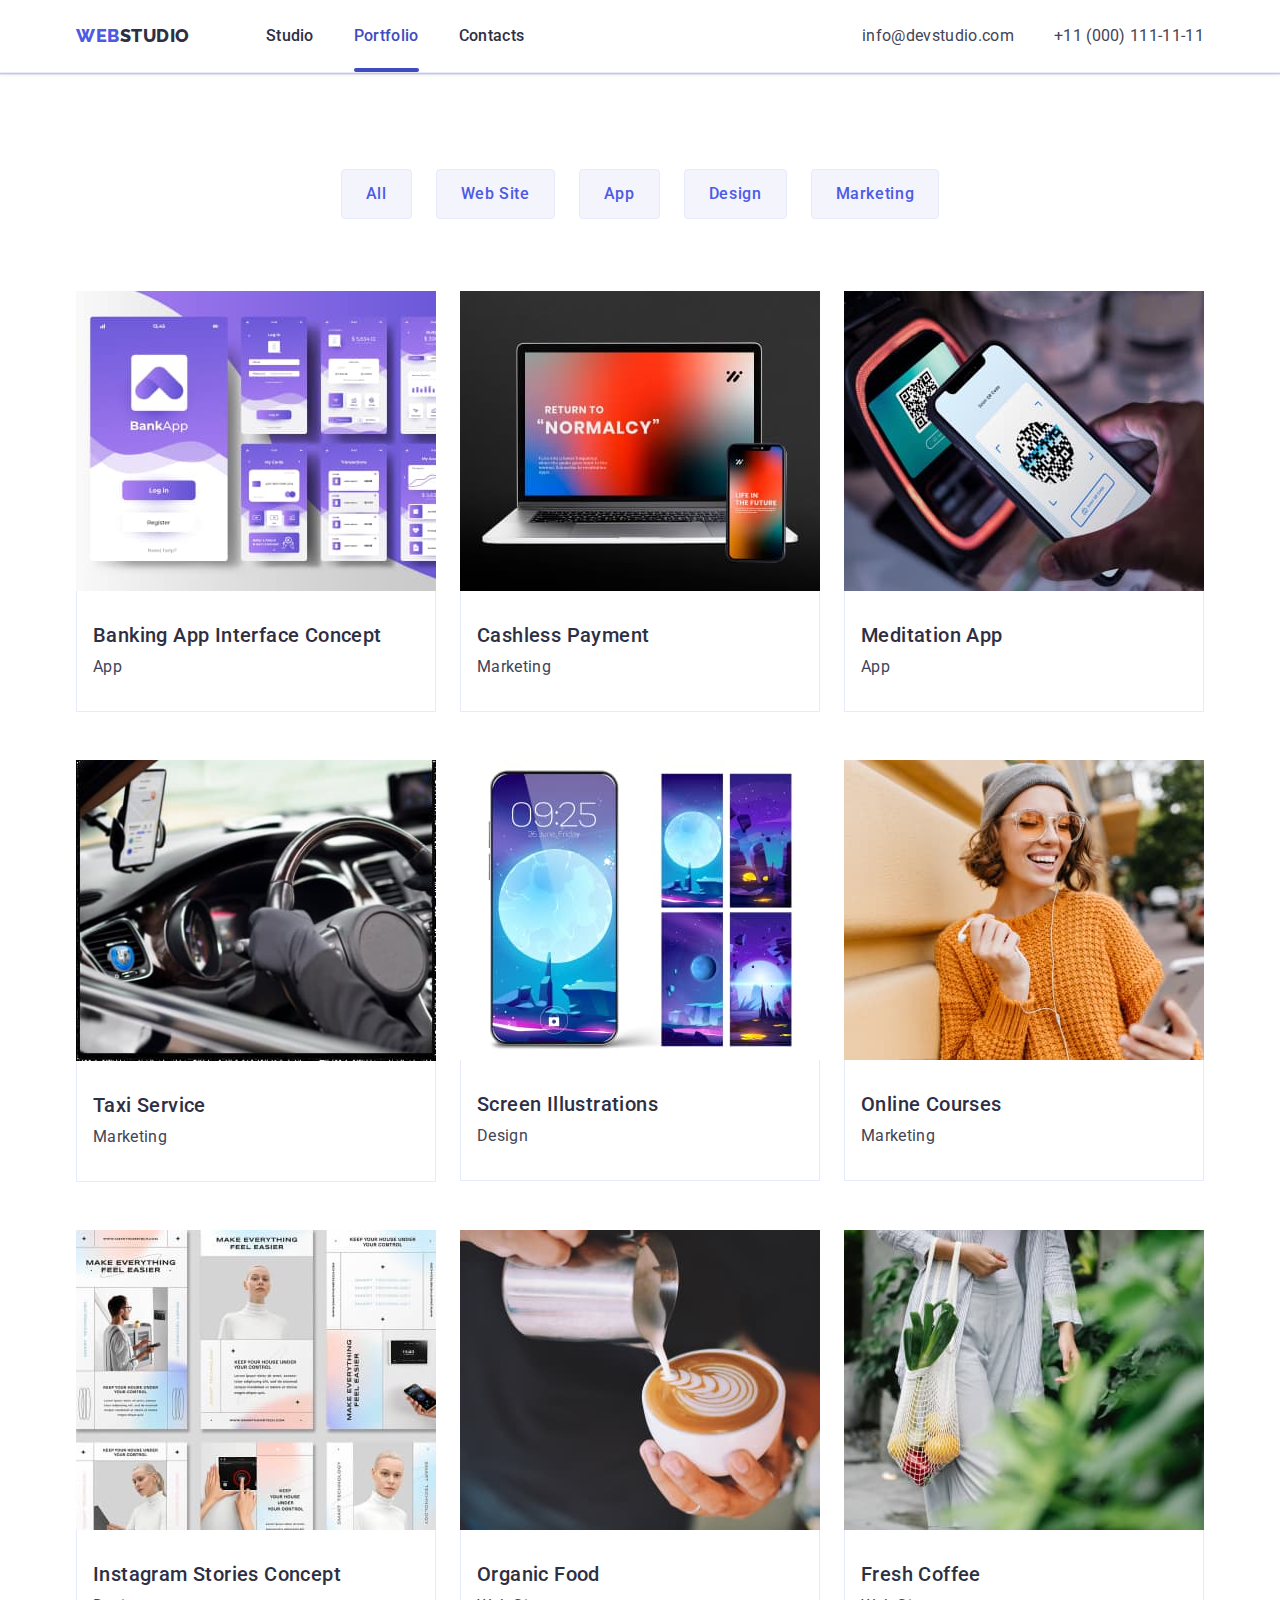
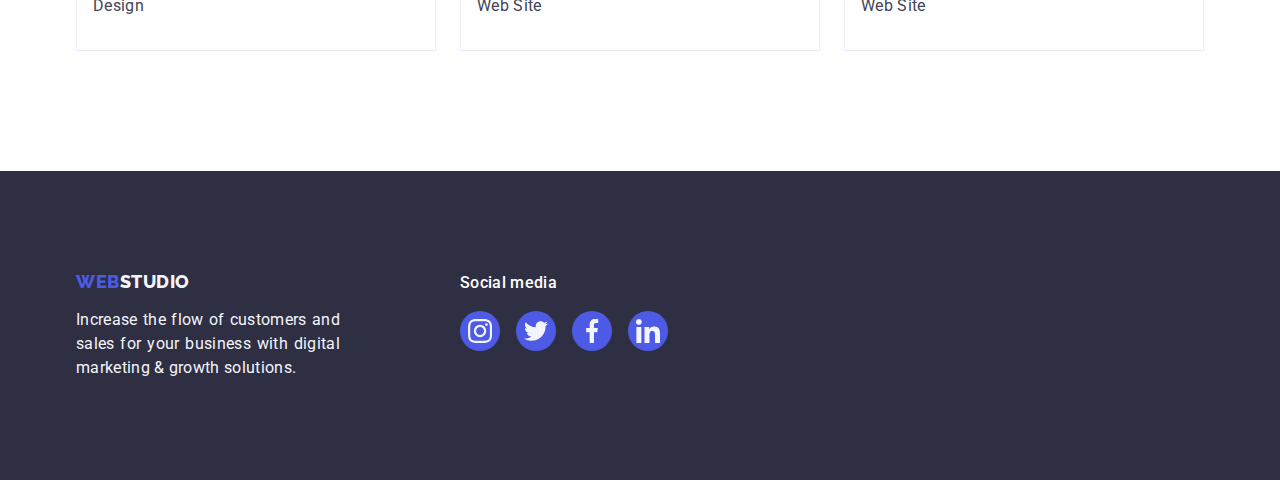
==== portfolio.html @ dc9b4af4 "Initial commit" ====
<!DOCTYPE html>
<html lang="en">
  <head>
    <meta charset="UTF-8" />
    <meta http-equiv="X-UA-Compatible" content="IE=edge" />
    <meta name="viewport" content="width=device-width, initial-scale=1.0" />
    <title>Portfolio</title>
    <link rel="preconnect" href="https://fonts.googleapis.com" />
    <link rel="preconnect" href="https://fonts.gstatic.com" crossorigin />
    <link
      href="https://fonts.googleapis.com/css2?family=Raleway:wght@800&family=Roboto:wght@400;500;700;900&display=swap"
      rel="stylesheet"
    />
    <link
      rel="stylesheet"
      href="https://cdn.jsdelivr.net/npm/modern-normalize@1.1.0/modern-normalize.min.css"
    />
    <link rel="stylesheet" href="./css/styles.css" />
  </head>
  <body>
    <!-- Header -->
    <header class="page-header">
      <!-- navigation panel -->
      <div class="container page-header-container">
        <nav class="page-nav">
          <a class="link logo-item-one logo" href="./index.html"
            >Web<span class="logo-item-two">Studio</span></a
          >

          <ul class="menu list">
            <li class="menu-item">
              <a class="menu-link link" href="./index.html">Studio</a>
            </li>
            <li class="menu-item">
              <a class="menu-link link current" href="./portfolio.html"
                >Portfolio</a
              >
            </li>
            <li class="menu-item">
              <a class="menu-link link" href="">Contacts</a>
            </li>
          </ul>
        </nav>
        <!-- Contacts-header-->

        <address class="adress">
          <ul class="list list-contacts-container">
            <li>
              <a class="contacts link" href="mailto:info@devstudio.com"
                >info@devstudio.com</a
              >
            </li>
            <li>
              <a class="contacts link" href="tel:+110001111111"
                >+11 (000) 111-11-11</a
              >
            </li>
          </ul>
        </address>
      </div>
    </header>

    <main>
      <section class="portfolio">
        <div class="container">
          <h1 class="title-hidden">developments</h1>
          <!-- Buttons -->
          <ul class="list button-container">
            <li class="button-item">
              <button class="modal-btn" type="button">All</button>
            </li>
            <li class="button-item">
              <button class="modal-btn" type="button">Web Site</button>
            </li>
            <li class="button-item">
              <button class="modal-btn" type="button">App</button>
            </li>
            <li class="button-item">
              <button class="modal-btn" type="button">Design</button>
            </li>
            <li class="button-item">
              <button class="modal-btn" type="button">Marketing</button>
            </li>
          </ul>

          <!-- Filter -->

          <ul class="list filter-container">
            <li class="filter-card">
              <a class="link filter-link" href=""
                >
                <div class="filter-link-img">
                <img
                  src="./images/portfolio/section-two/img1.jpg"
                  alt="Banking App"
                  width="360"
                />
                <p class="overlay">
                  14 Stylish and User-Friendly App Design Concepts · Task
                  Manager App · Calorie Tracker App · Exotic Fruit Ecommerce App
                  · Cloud Storage App
                </p>
              </div>
                <div class="title-style">
                  <h2 class="content-item">Banking App Interface Concept</h2>
                  <p class="content-item-text">App</p>
                </div>
              </a>
            </li>

            <li class="filter-card">
              <a class="link filter-link" href="">
                <div class="filter-link-img">
                  <img
                    src="./images/portfolio/section-two/img2.jpg"
                    alt="Cashless Payment"
                    width="360"
                  />
                  <p class="overlay">
                    14 Stylish and User-Friendly App Design Concepts · Task
                    Manager App · Calorie Tracker App · Exotic Fruit Ecommerce
                    App · Cloud Storage App
                  </p>
                </div>
                <div class="title-style">
                  <h2 class="content-item">Cashless Payment</h2>
                  <p class="content-item-text">Marketing</p>
                </div>
              </a>
            </li>

            <li class="filter-card">
              <a class="link filter-link" href=""
                >
                <div class="filter-link-img">
                <img
                  src="./images/portfolio/section-two/img3.jpg"
                  alt="Meditation App"
                  width="360"
                />
                <p class="overlay">
                  14 Stylish and User-Friendly App Design Concepts · Task
                  Manager App · Calorie Tracker App · Exotic Fruit Ecommerce App
                  · Cloud Storage App
                </p>
              </div>
                <div class="title-style">
                  <h2 class="content-item">Meditation App</h2>
                  <p class="content-item-text">App</p>
                </div>
              </a>
            </li>

            <li class="filter-card">
              <a class="link filter-link" href=""
                >
                <div class="filter-link-img">
                <img
                  src="./images/portfolio/section-three/img1.jpg"
                  alt="Taxi Service"
                  width="360"
                />
                <p class="overlay">
                  14 Stylish and User-Friendly App Design Concepts · Task
                  Manager App · Calorie Tracker App · Exotic Fruit Ecommerce App
                  · Cloud Storage App
                </p>
              </div>
                <div class="title-style">
                  <h2 class="content-item">Taxi Service</h2>
                  <p class="content-item-text">Marketing</p>
                </div>
              </a>
            </li>

            <li class="filter-card">
              <a class="link filter-link" href=""
                >
                <div class="filter-link-img">
                <img
                  src="./images/portfolio/section-three/img2.jpg"
                  alt="Screen Illustrations"
                  width="360"
                />
                <p class="overlay">
                  14 Stylish and User-Friendly App Design Concepts · Task
                  Manager App · Calorie Tracker App · Exotic Fruit Ecommerce App
                  · Cloud Storage App
                </p>
              </div>
                <div class="title-style">
                  <h2 class="content-item">Screen Illustrations</h2>
                  <p class="content-item-text">Design</p>
                </div>
              </a>
            </li>

            <li class="filter-card">
              <a class="link filter-link" href=""
                >
                <div class="filter-link-img">
                <img
                  src="./images/portfolio/section-three/img3.jpg"
                  alt="Online Courses"
                  width="360"
                />
                <p class="overlay">
                  14 Stylish and User-Friendly App Design Concepts · Task
                  Manager App · Calorie Tracker App · Exotic Fruit Ecommerce App
                  · Cloud Storage App
                </p>
              </div>
                <div class="title-style">
                  <h2 class="content-item">Online Courses</h2>
                  <p class="content-item-text">Marketing</p>
                </div>
              </a>
            </li>

            <li class="filter-card">
              <a class="link filter-link" href=""
                >
                <div class="filter-link-img">
                <img
                  src="./images/portfolio/section-four/img1.jpg"
                  alt="Instagram Stories Concept"
                  width="360"
                />
                <p class="overlay">
                  14 Stylish and User-Friendly App Design Concepts · Task
                  Manager App · Calorie Tracker App · Exotic Fruit Ecommerce App
                  · Cloud Storage App
                </p>
              </div>
                <div class="title-style">
                  <h2 class="content-item">Instagram Stories Concept</h2>
                  <p class="content-item-text">Design</p>
                </div>
              </a>
            </li>

            <li class="filter-card">
              <a class="link filter-link" href=""
                >
                <div class="filter-link-img">
                <img
                  src="./images/portfolio/section-four/img2.jpg"
                  alt="Organic Food"
                  width="360"
                />
                <p class="overlay">
                  14 Stylish and User-Friendly App Design Concepts · Task
                  Manager App · Calorie Tracker App · Exotic Fruit Ecommerce App
                  · Cloud Storage App
                </p>
              </div>
                <div class="title-style">
                  <h2 class="content-item">Organic Food</h2>
                  <p class="content-item-text">Web Site</p>
                </div></a
              >
            </li>

            <li class="filter-card">
              <a class="link filter-link" href=""
                >
                <div class="filter-link-img">
                <img
                  src="./images/portfolio/section-four/img3.jpg"
                  alt="Fresh Coffee"
                  width="360"
                />
                <p class="overlay">
                  14 Stylish and User-Friendly App Design Concepts · Task
                  Manager App · Calorie Tracker App · Exotic Fruit Ecommerce App
                  · Cloud Storage App
                </p>
              </div>
                <div class="title-style">
                  <h2 class="content-item">Fresh Coffee</h2>
                  <p class="content-item-text">Web Site</p>
                </div>
              </a>
            </li>
          </ul>
        </div>
      </section>
    </main>

    <!-- Footer -->
    <footer class="footer">
      <div class="footer-container container">
        <div class="footer-logo">
          <a class="link footer-item-one" href="./index.html"
            >Web<span class="footer-item-two">Studio</span></a
          >

          <p class="footer-text">
            Increase the flow of customers and sales for your business with
            digital marketing & growth solutions.
          </p>
        </div>

        <div class="footer-social">
          <p class="social-text">Social media</p>

          <ul class="footer-social-list list">
            <li class="footer-social-list-item">
              <a href="" class="footer-social-list-link">
                <svg class="social-list-item-icon" width="24" height="24">
                  <use href="./images/icons.svg#icon-instagram"></use>
                </svg>
              </a>
            </li>

            <li class="footer-social-list-item">
              <a href="" class="footer-social-list-link">
                <svg class="social-list-item-icon" width="24" height="24">
                  <use href="./images/icons.svg#icon-twitter"></use>
                </svg>
              </a>
            </li>

            <li class="footer-social-list-item">
              <a href="" class="footer-social-list-link">
                <svg class="social-list-item-icon" width="24" height="24">
                  <use href="./images/icons.svg#icon-facebook"></use>
                </svg>
              </a>
            </li>

            <li class="footer-social-list-item">
              <a href="" class="footer-social-list-link">
                <svg class="social-list-item-icon" width="24" height="24">
                  <use href="./images/icons.svg#icon-linkedin"></use>
                </svg>
              </a>
            </li>
          </ul>
        </div>
      </div>
    </footer>
  </body>
</html>
---- css/styles.css ----
:root {
  --font-primary: Roboto, sans-serif;
  --body-text: #434455;
  --backgraund-color: #ffffff;
  --color-title-bg-icon: #2e2f42;
  --color-hover-focus-socialbg: #404bbf;
  --color-partlogo-buttons: #4d5ae5;
  --color-rest: #f4f4fd;
  --border-batton-portfolio: #e7e9fc;
  --customer-icon-color: #8e8f99;
  --footer-social-hover: #31d0aa;
}

h1,
h2,
h3,
h4,
h5,
h6,
p {
  margin-top: 0;
  margin-bottom: 0;
}
ul,
ol {
  margin-top: 0;
  margin-bottom: 0;
  padding-left: 0;
}
img {
  display: block;
}
.button {
  cursor: pointer;
}
.list {
  list-style: none;
}
.link {
  text-decoration: none;
}

body {
  color: var(--body-text);
  background-color: var(--backgraund-color);
  font-family: var(--font-primary);
}
.section {
  padding-top: 120px;
  padding-bottom: 120px;
}

/* ================================HEADER================================= */
/* logotype part 1 */
.logo-item-one {
  font-family: 'Raleway', sans-serif;
  color: var(--color-partlogo-buttons);
  font-weight: 800;
  font-size: 18px;
  line-height: 1.17;
  letter-spacing: 0.03em;
  text-transform: uppercase;
}
/* logotype part 2 */
.logo-item-two {
  font-family: 'Raleway', sans-serif;
  font-weight: 800;
  font-size: 18px;
  line-height: 1.17;
  color: var(--color-title-bg-icon);
  letter-spacing: 0.03em;
  text-transform: uppercase;
}

/* menu main */
.menu-link {
  font-weight: 500;
  font-size: 16px;
  line-height: 1.5;
  letter-spacing: 0.02em;
  color: var(--color-title-bg-icon);
  transition: color 250ms cubic-bezier(0.4, 0, 0.2, 1);
  padding-top: 24px;
  padding-bottom: 24px;
  display: block;
  position: relative;
}

/* contacts */
.contacts {
  font-style: normal;
  font-size: 16px;
  line-height: 1.5;
  letter-spacing: 0.02em;
  color: var(--body-text);
  transition: color 250ms cubic-bezier(0.4, 0, 0.2, 1);
}
.adress {
  font-style: normal;
  margin-left: auto;
}
.menu-link:hover,
.contacts:hover,
.menu-link:focus,
.contacts:focus {
  color: var(--color-hover-focus-socialbg);
}

.container {
  width: 1158px;
  margin-left: auto;
  margin-right: auto;
  padding-left: 15px;
  padding-right: 15px;
}
.page-header {
  border-bottom: 1px solid var(--border-batton-portfolio);
  box-shadow: 0px 2px 1px rgba(46, 47, 66, 0.08),
    0px 1px 1px rgba(46, 47, 66, 0.16), 0px 1px 6px rgba(46, 47, 66, 0.08);
}
.page-header-container {
  display: flex;
  align-items: center;
}
.page-nav {
  display: flex;
  align-items: center;
}
.logo {
  margin-right: 76px;
}
.menu {
  display: flex;
  align-items: center;
  gap: 40px;
}
/* .menu-item:last-child,
.list-contacts-container:last-child {
  margin-right: 0;
} */

.list-contacts-container {
  display: flex;
  gap: 40px;
}

.current {
  color: var(--color-hover-focus-socialbg);
}
.current::after {
  content: '';
  display: block;
  position: absolute;
  width: 100%;
  height: 4px;
  border-radius: 2px;
  background: var(--color-hover-focus-socialbg);
  bottom: 0;
  left: 0;
  opacity: 1;
  
}

/* ==============================TITLE================================ */

/* Title H1 */

.section-title {
  font-family: var(--font-primary);
  max-width: 1440px;
  margin-left: auto;
  margin-right: auto;
  padding-top: 188px;
  padding-bottom: 188px;
  background-image: linear-gradient(
      rgba(46, 47, 66, 0.7),
      rgba(46, 47, 66, 0.7)
    ),
    url(../images/title/img-name.jpg);
  background-size: cover;
  background-color: var(--color-title-bg-icon);
  background-repeat: no-repeat;
  background-position: center;
}

.title-section-one {
  font-weight: 700;
  font-size: 56px;
  line-height: 1.07;
  text-align: center;
  letter-spacing: 0.02em;
  color: var(--backgraund-color);
  max-width: 496px;
  margin-left: auto;
  margin-right: auto;
  margin-bottom: 48px;
}

/* batton order service */
.modal-button {
  display: block;
  font-family: var(--font-primary);
  padding: 16px 32px;
  background: var(--color-partlogo-buttons);
  box-shadow: 0px 4px 4px rgba(0, 0, 0, 0.15);
  border-radius: 4px;
  font-weight: 500;
  text-align: center;
  font-size: 16px;
  line-height: 1.5;
  letter-spacing: 0.04em;
  color: var(--backgraund-color);
  min-width: 169px;
  height: 56px;
  margin-left: auto;
  margin-right: auto;
  border: none;
  cursor: pointer;
  transition: background-color 250ms cubic-bezier(0.4, 0, 0.2, 1);
}
.modal-button:hover,
.modal-button:focus {
  background: var(--color-hover-focus-socialbg);
}

/* ===========================SECTION 2========================== */
.title-section-two {
  font-weight: 500;
  font-size: 20px;
  line-height: 1.2;
  letter-spacing: 0.02em;
  color: var(--color-title-bg-icon);
  margin-bottom: 8px;
}
.text-section-two {
  font-size: 16px;
  line-height: 24px;
  letter-spacing: 0.02em;
  color: var(--body-text);
}

.advantages-list-container {
  display: flex;
  gap: 24px;
}

.item-text {
  width: calc(((100% - 72px) / 4));
}
.title-hidden {
  position: absolute;
  white-space: nowrap;
  width: 1px;
  height: 1px;
  overflow: hidden;
  border: 0;
  padding: 0;
  clip: rect(0 0 0 0);
  clip-path: inset(50%);
  margin: -1px;
}
.advantages-icon {
  fill: var(--color-title-bg-icon);
}
.advantages-icon-container {
  display: flex;
  justify-content: center;
  align-items: center;
  background-color: var(--color-rest);
  margin-bottom: 8px;
  border-radius: 4px;
  height: 112px;
}
/* ===========================SECTION 3========================== */

.work-list {
  display: flex;
  gap: 24px;
}

.work-item {
  width: calc((100% - 48px) / 3);
}
.work-section {
  padding-bottom: 120px;
}
/* ===========================SECTION 4========================== */

.title-section {
  font-weight: 700;
  font-size: 36px;
  line-height: 1.1;
  text-align: center;
  letter-spacing: 0.02em;
  text-transform: capitalize;
  color: var(--color-title-bg-icon);
  margin-bottom: 72px;
}
.list-item {
  background-color: var(--backgraund-color);
}
.team {
  font-weight: 500;
  font-size: 20px;
  text-align: center;
  line-height: 1.2;
  letter-spacing: 0.02em;
  color: var(--color-title-bg-icon);
  margin-bottom: 8px;
}
.team-role {
  font-size: 16px;
  line-height: 1.5;
  letter-spacing: 0.02em;
  color: var(--body-text);
  text-align: center;
  margin-bottom: 8px;
}
.employees-list {
  display: flex;
  flex-wrap: wrap;
  gap: 24px;
}

.list-ones {
  width: calc((100% - 72px) / 4);
  background-color: var(--backgraund-color);
  box-shadow: 0px 1px 6px rgba(46, 47, 66, 0.08),
    0px 1px 1px rgba(46, 47, 66, 0.16), 0px 2px 1px rgba(46, 47, 66, 0.08);
  border-radius: 0px 0px 4px 4px;
}
.social-list-link {
  display: flex;
  justify-content: center;
  align-items: center;
  width: 40px;
  height: 40px;
  border-radius: 50%;
  background-color: var(--color-partlogo-buttons);
  transition: background-color 250ms cubic-bezier(0.4, 0, 0.2, 1);
}
.social-list-link:hover,
.social-list-link:focus {
  background-color: var(--color-hover-focus-socialbg);
}

.employees-name {
  padding-top: 32px;
  padding-bottom: 32px;

  border-radius: 0px 0px 4px 4px;
}
.social-list {
  display: flex;
  gap: 24px;
  justify-content: center;
}
.social-list-item-icon {
  fill: var(--color-rest);
}

/* =======================SECTION 5 =======================*/

.customer-list {
  display: flex;
  gap: 24px;
}
.customer-list-item {
  width: calc((100% - 120px) / 6);
  height: 88px;
}
.customer-list-link {
  display: flex;
  align-items: center;
  justify-content: center;
  color: var(--customer-icon-color);
  width: 100%;
  height: 100%;
  border: 1px solid var(--customer-icon-color);
  border-radius: 4px;
  transition: color 250ms cubic-bezier(0.4, 0, 0.2, 1),
    border-color 250ms cubic-bezier(0.4, 0, 0.2, 1);
}
.customer-list-icon {
  fill: currentColor;
}

.customer-list-link:hover,
.customer-list-link:focus {
  border-color: var(--color-hover-focus-socialbg);
  color: var(--color-hover-focus-socialbg);
}

/* ===========================FOOTER========================== */
.footer {
  background-color: var(--color-title-bg-icon);
  padding-top: 100px;
  padding-bottom: 100px;
}
.footer-item-one {
  font-family: 'Raleway', sans-serif;
  color: var(--color-partlogo-buttons);
  font-weight: 800;
  font-size: 18px;
  line-height: 1.17;
  letter-spacing: 0.03em;
  text-transform: uppercase;
  display: inline-block;
  margin-bottom: 16px;
}
.footer-text {
  font-size: 16px;
  line-height: 1.5;
  letter-spacing: 0.02em;
  color: var(--color-rest);
  max-width: 264px;
  text-align: justify;
}
.footer-item-two {
  font-family: 'Raleway', sans-serif;
  font-weight: 800;
  font-size: 18px;
  line-height: 1.17;
  color: var(--color-rest);
  letter-spacing: 0.03em;
  text-transform: uppercase;
}
.footer-logo {
  flex-direction: column;
  margin-right: 120px;
}

.footer-container {
  display: flex;
  align-items: baseline;
}

.social-text {
  font-weight: 500;
  font-size: 16px;
  line-height: 1.5;
  letter-spacing: 0.02em;
  color: var(--backgraund-color);
  margin-bottom: 16px;
}

.footer-social-list-link {
  display: flex;
  justify-content: center;
  align-items: center;
  width: 40px;
  height: 40px;
  border-radius: 50%;
  background-color: var(--color-partlogo-buttons);
  transition: background-color 250ms cubic-bezier(0.4, 0, 0.2, 1);
}
.footer-social-list-link:hover,
.footer-social-list-link:focus {
  background-color: var(--footer-social-hover);
}

.footer-social-list {
  display: flex;
  gap: 16px;
}
.footer-social-list-item-icon {
  fill: var(--color-rest);
}

/* ===========================PORTFOLIO========================== */
/* BUttons */
.modal-btn {
  font-family: var(--font-primary);
  background-color: var(--color-rest);
  color: var(--color-partlogo-buttons);
  font-weight: 500;
  font-size: 16px;
  line-height: 1.5;
  text-align: center;
  letter-spacing: 0.04em;
  cursor: pointer;
  border: 1px solid var(--border-batton-portfolio);
  border-radius: 4px;
  padding: 12px 24px;
  transition: color 250ms cubic-bezier(0.4, 0, 0.2, 1),
    background-color 250ms cubic-bezier(0.4, 0, 0.2, 1),
    border 250ms cubic-bezier(0.4, 0, 0.2, 1),
    box-shadow 250ms cubic-bezier(0.4, 0, 0.2, 1);
}
.modal-btn:hover,
.modal-btn:focus {
  color: var(--backgraund-color);
  background-color: var(--color-hover-focus-socialbg);
  border: 1px solid transparent;
  box-shadow: 0px 3px 1px rgba(0, 0, 0, 0.1), 0px 2px 1px rgba(0, 0, 0, 0.08),
    0px 2px 2px rgba(0, 0, 0, 0.12);
}
.button-container {
  display: flex;
  margin-left: auto;
  margin-right: auto;
  min-width: 586px;
  gap: 24px;
  margin-bottom: 72px;
  justify-content: center;
}

.button-item {
  align-items: center;
}
.portfolio {
  padding-top: 96px;
  padding-bottom: 120px;
}

/* filter */
.content-item {
  font-weight: 500;
  font-size: 20px;
  line-height: 1.2;
  letter-spacing: 0.02em;
  color: var(--color-title-bg-icon);
  margin-bottom: 8px;
}
.content-item-text {
  font-size: 16px;
  line-height: 1.5;
  letter-spacing: 0.02em;
  color: var(--body-text);
}
.filter-container {
  display: flex;
  flex-wrap: wrap;
  row-gap: 48px;
  column-gap: 24px;
}

.filter-card {
  width: calc((100% - 48px) / 3);
}
.title-style {
  padding: 32px 16px;
  border: 1px solid var(--border-batton-portfolio);
  border-top: none;
}
.filter-link {
  display: block;
  transition: box-shadow 250ms cubic-bezier(0.4, 0, 0.2, 1);
}
.filter-link:hover,
.filter-link:focus {
  box-shadow: 0px 1px 6px rgba(46, 47, 66, 0.08),
    0px 1px 1px rgba(46, 47, 66, 0.16), 0px 2px 1px rgba(46, 47, 66, 0.08);
}

.filter-link-img {
  position: relative;
  overflow: hidden;
}
.overlay {
  position: absolute;
  background-color: var(--color-partlogo-buttons);
  color: var(--color-rest);
  font-size: 16px;
  line-height: 1.5;
  letter-spacing: 0.02em;
  left: 0;
  top: 0;
  width: 100%;
  height: 100%;
  overflow: auto;
  transform: translate(0, 100%);
  transition: transform 250ms cubic-bezier(0.4, 0, 0.2, 1);
  padding-top: 40px;
  padding-bottom: 164px;
  padding-left: 32px;
  padding-right: 32px;
}
.filter-link:hover .overlay,
.filter-link:focus .overlay {
  transform: translate(0, 0);
}

/* ==========================MODAL WINDOW========================== */

.backdrop {
  position: fixed;
  top: 0;
  left: 0;
  width: 100%;
  height: 100%;
  background-color: rgba(46, 47, 66, 0.4);
  transition: opacity 250ms cubic-bezier(0.4, 0, 0.2, 1),
    visibility 250ms cubic-bezier(0.4, 0, 0.2, 1);
}

.backdrop.is-hidden {
  opacity: 0;
  visibility: hidden;
  pointer-events: none;
}

.modal {
  position: absolute;
  top: 50%;
  left: 50%;
  transform: translate(-50%, -50%);
  width: 408px;
  height: 584px;
  background-color: var(--color-rest);
}

.modal-close-btn {
  position: absolute;
  top: 24px;
  right: 24px;
  display: flex;
  justify-content: center;
  align-items: center;
  width: 24px;
  height: 24px;
  border-radius: 50%;
  padding: 0;
  border: 1px solid rgba(0, 0, 0, 0.1);
  transition: background-color 250ms cubic-bezier(0.4, 0, 0.2, 1);
  cursor:pointer;
}

.modal-close-btn:hover,
.modal-close-btn:focus {
  background-color: var(--color-hover-focus-socialbg);
}
.modal-close-btn-icon {
  transition: fill 250ms cubic-bezier(0.4, 0, 0.2, 1);
}

.modal-close-btn:hover .modal-close-btn-icon,
.modal-close-btn:focus .modal-close-btn-icon {
  fill: var(--backgraund-color);
}
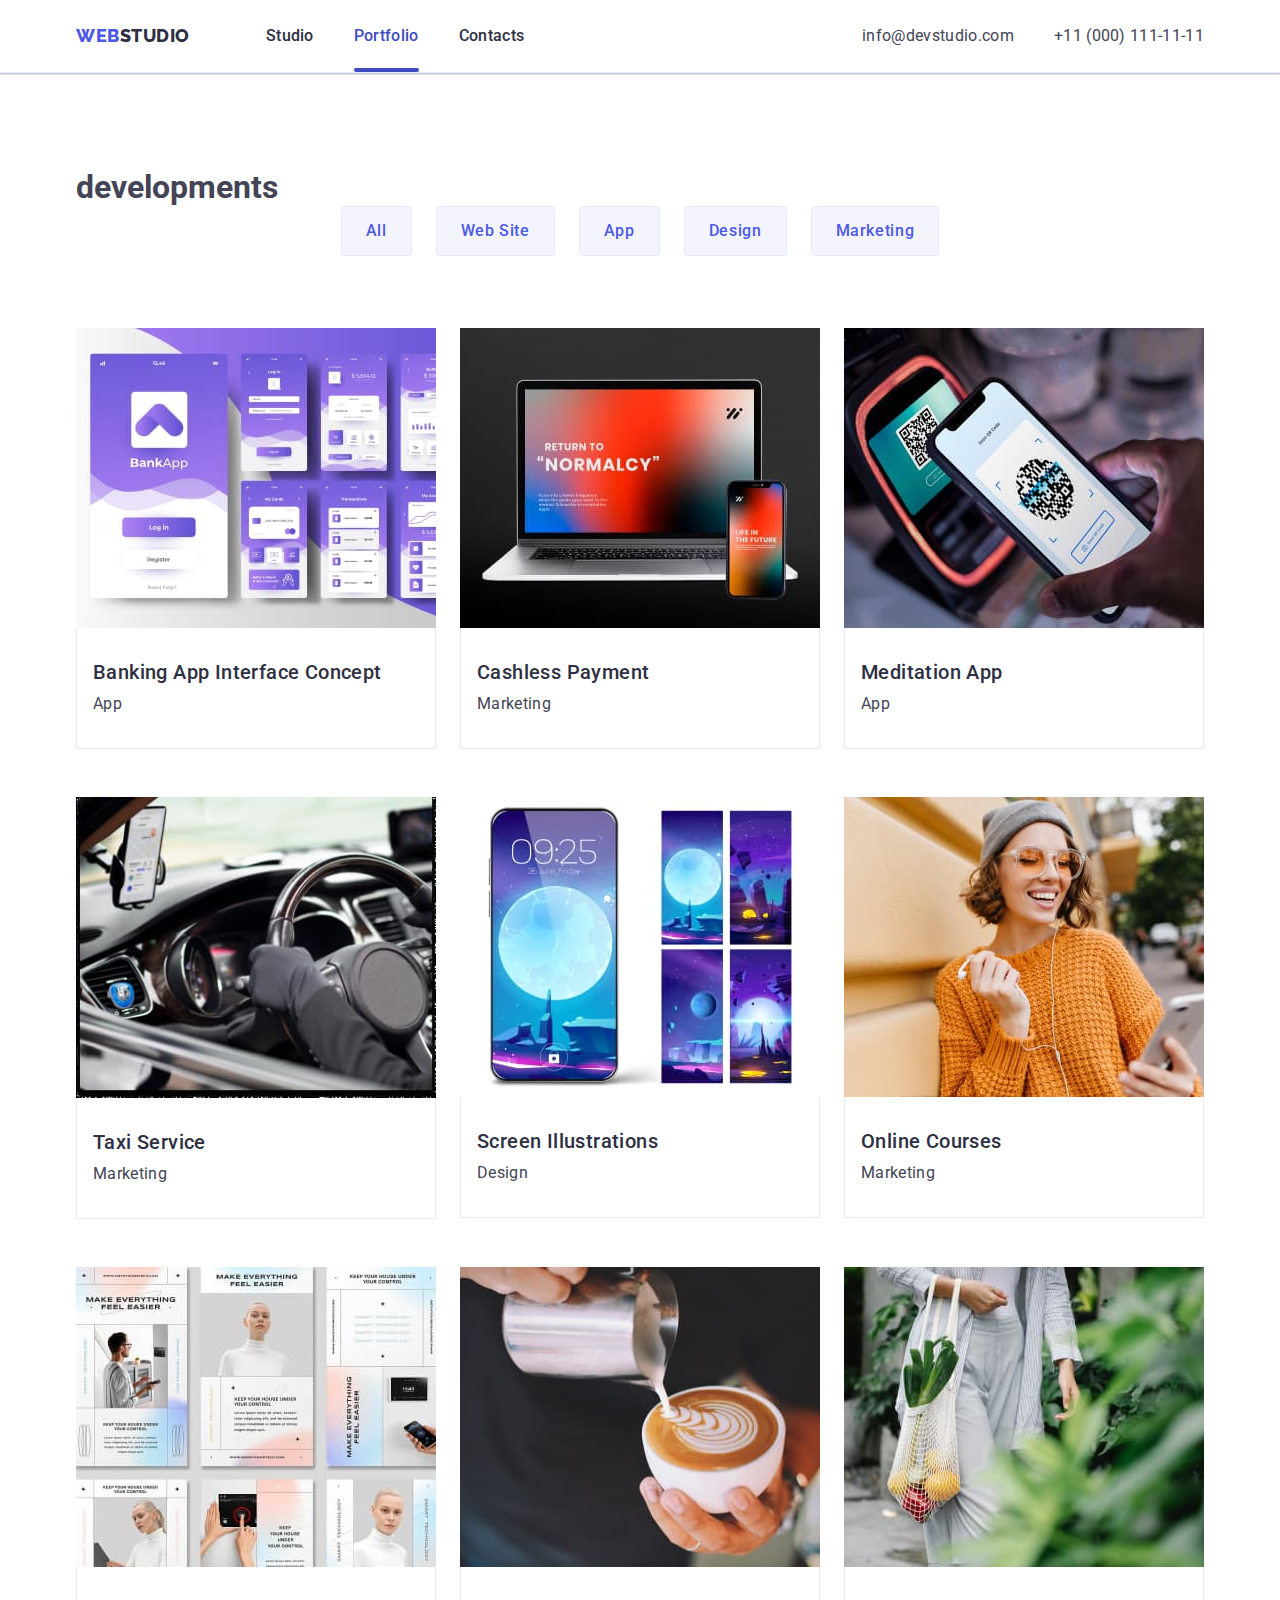
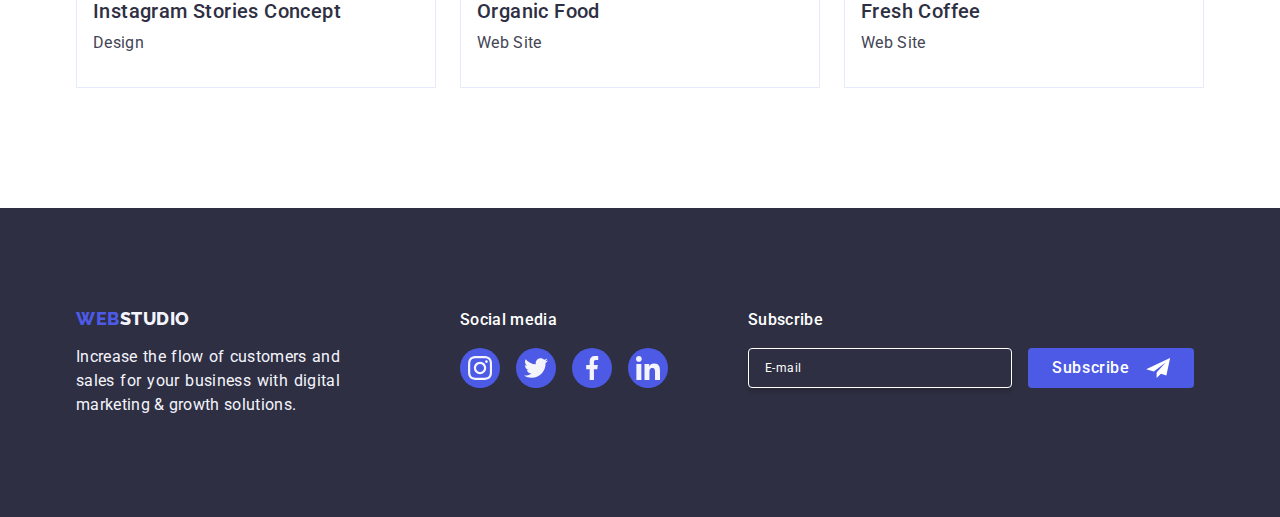
==== commit 9e007931: "1" ====
--- a/portfolio.html
+++ b/portfolio.html
@@ -338,6 +338,21 @@
             </li>
           </ul>
         </div>
+
+        <div class="footer-form">
+          <p class="footer-form-text">Subscribe</p>
+          <form class="footer-contact-form">
+            <input type="text" class="footer-input" placeholder="E-mail" />
+            <div class="footer-contact-btn">
+              <button class="footer-modal-btn" type="submit">
+                <span class="footer-modal-btn-text">Subscribe</span>
+                <svg class="footer-btn-icon" width="24" height="20">
+                  <Use href="./images/icons.svg#icon-send"></Use>
+                </svg>
+              </button>
+            </div>
+          </form>
+        </div>
       </div>
     </footer>
   </body>
--- a/css/styles.css
+++ b/css/styles.css
@@ -104,6 +104,7 @@
 .menu-link:focus,
 .contacts:focus {
   color: var(--color-hover-focus-socialbg);
+  outline: none;
 }
 
 .container {
@@ -158,7 +159,6 @@
   bottom: 0;
   left: 0;
   opacity: 1;
-  
 }
 
 /* ==============================TITLE================================ */
@@ -220,7 +220,8 @@
 }
 .modal-button:hover,
 .modal-button:focus {
-  background: var(--color-hover-focus-socialbg);
+  background-color: var(--color-hover-focus-socialbg);
+  outline: none;
 }
 
 /* ===========================SECTION 2========================== */
@@ -247,7 +248,7 @@
 .item-text {
   width: calc(((100% - 72px) / 4));
 }
-.title-hidden {
+.visually-hidden {
   position: absolute;
   white-space: nowrap;
   width: 1px;
@@ -342,6 +343,7 @@
 .social-list-link:hover,
 .social-list-link:focus {
   background-color: var(--color-hover-focus-socialbg);
+  outline: none;
 }
 
 .employees-name {
@@ -389,6 +391,7 @@
 .customer-list-link:focus {
   border-color: var(--color-hover-focus-socialbg);
   color: var(--color-hover-focus-socialbg);
+  outline: none;
 }
 
 /* ===========================FOOTER========================== */
@@ -435,7 +438,8 @@
   align-items: baseline;
 }
 
-.social-text {
+.social-text,
+.footer-form-text {
   font-weight: 500;
   font-size: 16px;
   line-height: 1.5;
@@ -457,6 +461,7 @@
 .footer-social-list-link:hover,
 .footer-social-list-link:focus {
   background-color: var(--footer-social-hover);
+  outline: none;
 }
 
 .footer-social-list {
@@ -466,7 +471,76 @@
 .footer-social-list-item-icon {
   fill: var(--color-rest);
 }
-
+.footer-contact-form {
+  display: flex;
+  flex-direction: row;
+  gap: 16px;
+}
+
+.footer-input {
+  background: var(--color-title-bg-icon);
+  border: 1px solid var(--backgraund-color);
+  border-radius: 4px;
+  box-shadow: 0px 4px 4px 0px #00000026;
+  font-weight: 400;
+  font-size: 12px;
+  line-height: 2;
+  align-items: center;
+  letter-spacing: 0.04em;
+  color: var(--backgraund-color);
+  width: 264px;
+  height: 40px;
+  padding-left: 16px;
+}
+
+.footer-input::placeholder {
+  font-weight: 400;
+  font-size: 12px;
+  line-height: 2;
+  align-items: center;
+  letter-spacing: 0.04em;
+  color: var(--backgraund-color);
+}
+
+.footer-input:focus {
+  outline: none;
+}
+
+.footer-form {
+  display: flex;
+  margin-left: 80px;
+  flex-direction: column;
+}
+
+.footer-modal-btn {
+  box-sizing: border-box;
+  display: flex;
+  justify-content: center;
+  align-items: center;
+  padding: 8px 24px;
+  gap: 16px;
+  background: var(--color-partlogo-buttons);
+  border-radius: 4px;
+  border: none;
+  transition: background-color 250ms ubic-bezier(0.4, 0, 0.2, 1);
+}
+
+.footer-modal-btn-text {
+  font-style: normal;
+  font-weight: 500;
+  font-size: 16px;
+  line-height: 1.5;
+  align-items: center;
+  text-align: center;
+  letter-spacing: 0.04em;
+  color: var(--backgraund-color);
+}
+
+.footer-modal-btn:focus,
+.footer-modal-btn:hover {
+  outline: none;
+  background-color: var(--color-hover-focus-socialbg);
+}
 /* ===========================PORTFOLIO========================== */
 /* BUttons */
 .modal-btn {
@@ -494,6 +568,7 @@
   border: 1px solid transparent;
   box-shadow: 0px 3px 1px rgba(0, 0, 0, 0.1), 0px 2px 1px rgba(0, 0, 0, 0.08),
     0px 2px 2px rgba(0, 0, 0, 0.12);
+  outline: none;
 }
 .button-container {
   display: flex;
@@ -549,6 +624,7 @@
 }
 .filter-link:hover,
 .filter-link:focus {
+  outline: none;
   box-shadow: 0px 1px 6px rgba(46, 47, 66, 0.08),
     0px 1px 1px rgba(46, 47, 66, 0.16), 0px 2px 1px rgba(46, 47, 66, 0.08);
 }
@@ -579,6 +655,7 @@
 .filter-link:hover .overlay,
 .filter-link:focus .overlay {
   transform: translate(0, 0);
+  outline: none;
 }
 
 /* ==========================MODAL WINDOW========================== */
@@ -608,6 +685,8 @@
   width: 408px;
   height: 584px;
   background-color: var(--color-rest);
+  padding-left: 24px;
+  padding-right: 24px;
 }
 
 .modal-close-btn {
@@ -623,12 +702,13 @@
   padding: 0;
   border: 1px solid rgba(0, 0, 0, 0.1);
   transition: background-color 250ms cubic-bezier(0.4, 0, 0.2, 1);
-  cursor:pointer;
+  cursor: pointer;
 }
 
 .modal-close-btn:hover,
 .modal-close-btn:focus {
   background-color: var(--color-hover-focus-socialbg);
+  outline: none;
 }
 .modal-close-btn-icon {
   transition: fill 250ms cubic-bezier(0.4, 0, 0.2, 1);
@@ -637,4 +717,155 @@
 .modal-close-btn:hover .modal-close-btn-icon,
 .modal-close-btn:focus .modal-close-btn-icon {
   fill: var(--backgraund-color);
-}
+  outline: none;
+}
+
+.modal-form-text {
+  font-weight: 500;
+  font-size: 16px;
+  line-height: 1.5;
+  text-align: center;
+  letter-spacing: 0.02em;
+  color: var(--color-title-bg-icon);
+  margin-top: 72px;
+  margin-bottom: 16px;
+}
+
+/* ==================Modal Form ================*/
+
+.modal-form {
+  display: flex;
+  flex-direction: column;
+}
+.modal-form-input {
+  width: 100%;
+  height: 40px;
+  border: 1px solid rgba(46, 47, 66, 0.4);
+  border-radius: 4px;
+  padding-left: 38px;
+  font-weight: 400;
+  font-size: 12px;
+  line-height: 1.6;
+  letter-spacing: 0.04em;
+  transition: border-color 250ms cubic-bezier(0.4, 0, 0.2, 1);
+}
+
+.modal-form-input:focus {
+  outline: none;
+  border-color: var(--color-partlogo-buttons);
+}
+
+.modal-form-input:focus + .modal-form-input-icon {
+  outline: none;
+  fill: var(--color-partlogo-buttons);
+}
+.modal-form-input-descr {
+  display: block;
+  font-weight: 400;
+  font-size: 12px;
+  line-height: 1.16;
+  letter-spacing: 0.04em;
+  color: var(--customer-icon-color);
+  margin-bottom: 4px;
+}
+.modal-form-field {
+  display: block;
+  margin-bottom: 8px;
+}
+
+.modal-form-input-icon {
+  position: absolute;
+  top: 50%;
+  left: 19px;
+  transform: translateY(-50%);
+  transition: fill 250ms cubic-bezier(0.4, 0, 0.2, 1);
+}
+.modal-form-input-wrapper {
+  position: relative;
+  display: block;
+}
+
+.modal-form-message {
+  resize: none;
+  width: 100%;
+  height: 120px;
+  padding: 8px 16px 8px 16px;
+  font-weight: 400;
+  font-size: 12px;
+  line-height: 1.6;
+  letter-spacing: 0.04em;
+  color: var(--color-title-bg-icon);
+  border: 1px solid rgba(46, 47, 66, 0.4);
+  border-radius: 4px;
+  transition: border-color 250ms cubic-bezier(0.4, 0, 0.2, 1);
+}
+
+.modal-form-message::placeholder {
+  color: rgba(46, 47, 66, 0.4);
+}
+
+.modal-form-message:focus {
+  outline: none;
+  border-color: var(--color-partlogo-buttons);
+}
+.modal-form-message:focus {
+  outline: none;
+  border-color: var(--color-partlogo-buttons);
+}
+
+.modal-form-check-descr::before {
+  content: '';
+  display: block;
+  width: 18px;
+  height: 18px;
+  border: 1px solid rgba(46, 47, 66, 0.4);
+  border-radius: 2px;
+  cursor: pointer;
+  margin-right: 8px;
+}
+
+.modal-form-check:checked + .modal-form-check-descr::before {
+  background-color: var(--color-hover-focus-socialbg);
+  background-image: url(../images/check.svg);
+  background-repeat: no-repeat;
+  background-position: center;
+}
+.modal-form-check:focus + .modal-form-check-descr::before {
+  border: 1px solid var(--color-hover-focus-socialbg);
+}
+
+.modal-form-check-descr{
+display: flex;
+font-weight: 400;
+font-size: 12px;
+line-height: 1.6;
+letter-spacing: 0.04em;
+color: var(--customer-icon-color);
+margin-bottom: 24px;
+}
+
+.modal-form-btn{
+    font-family: var(--font-primary);
+    padding: 16px 32px;
+    background: var(--color-partlogo-buttons);
+    box-shadow: 0px 4px 4px rgba(0, 0, 0, 0.15);
+    border-radius: 4px;
+    font-weight: 500;
+    text-align: center;
+    font-size: 16px;
+    line-height: 1.5;
+    letter-spacing: 0.04em;
+    color: var(--backgraund-color);
+    min-width: 169px;
+    height: 56px;
+    margin-left: auto;
+    margin-right: auto;
+    border: none;
+    cursor: pointer;
+    transition: background-color 250ms cubic-bezier(0.4, 0, 0.2, 1);
+  }
+  .modal-form-btn:hover,
+  .modal-form-btn:focus {
+    background-color: var(--color-hover-focus-socialbg);
+    outline: none;
+  }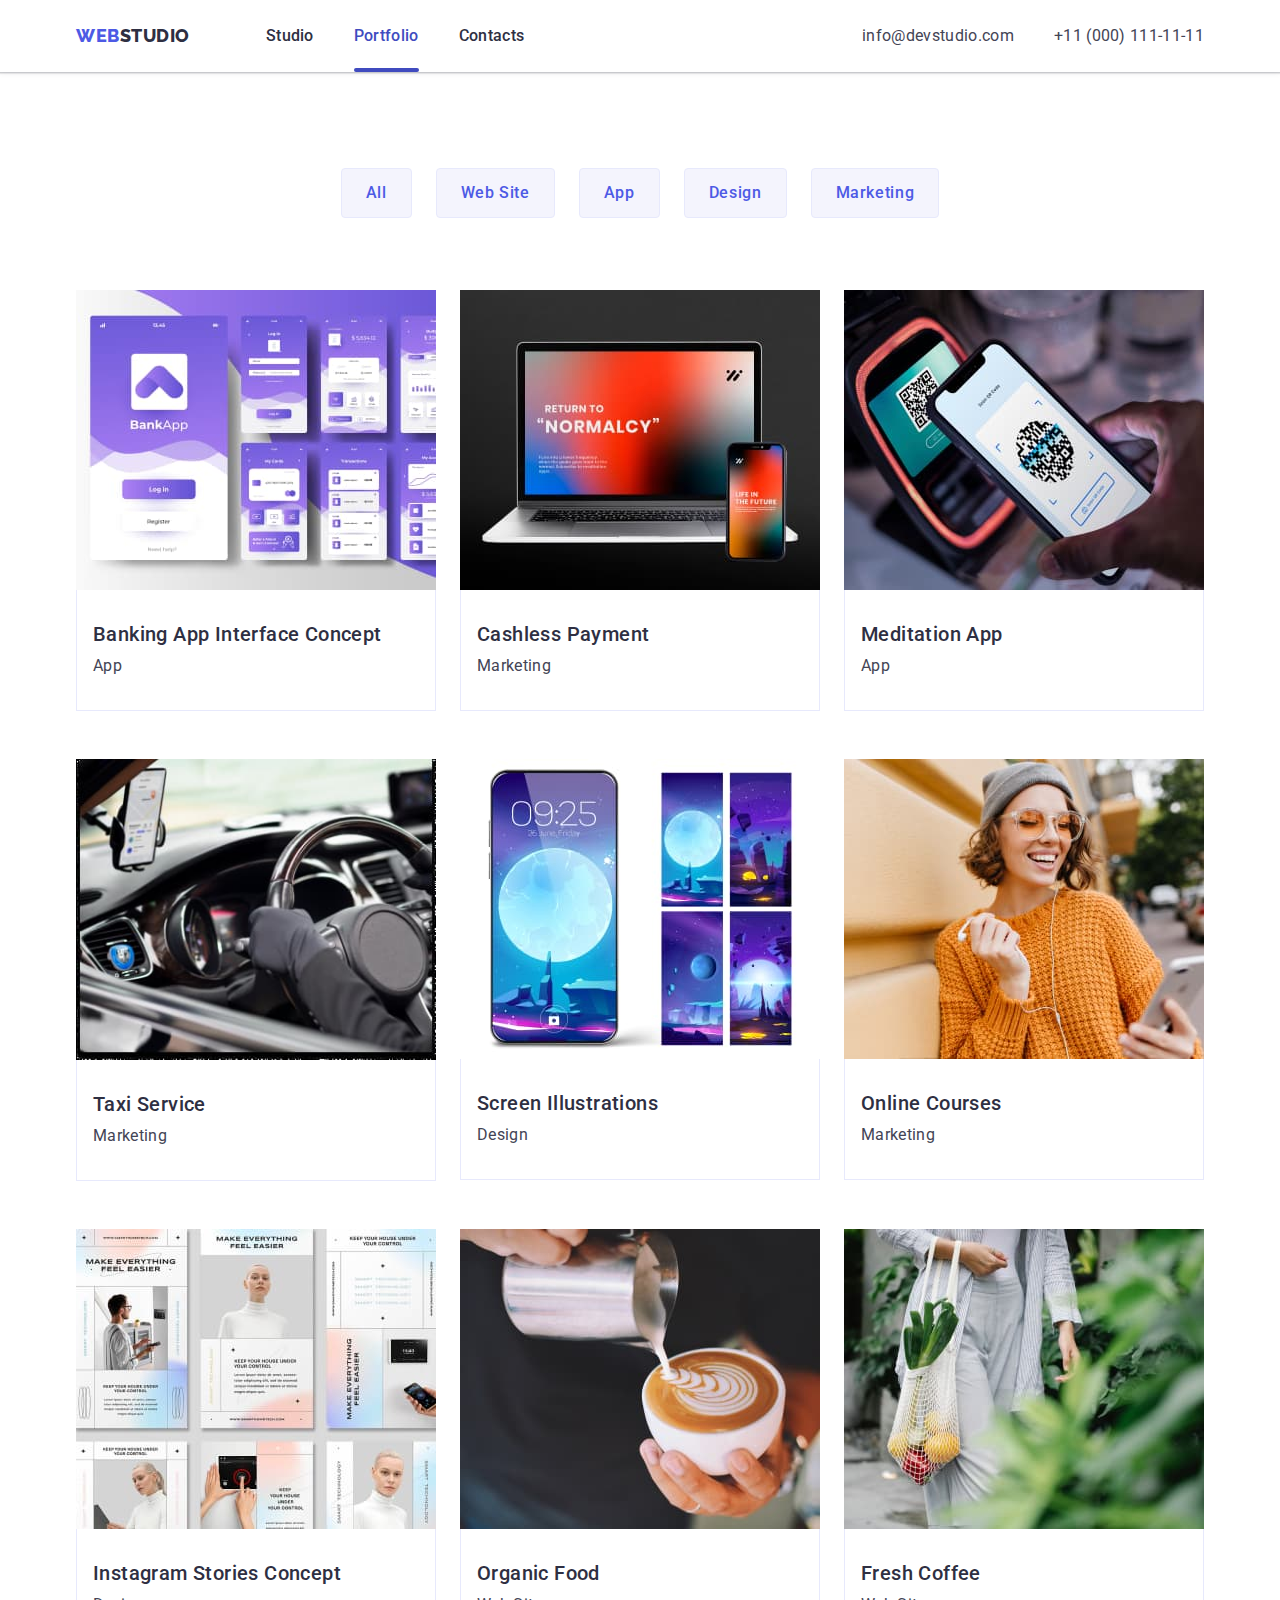
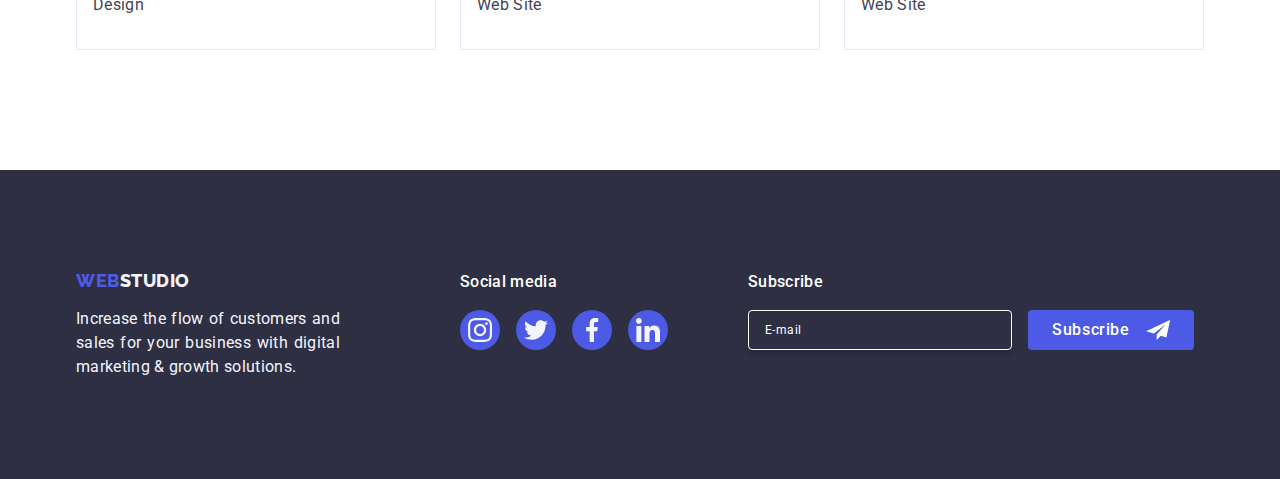
==== commit fa6ae00a: "update" ====
--- a/portfolio.html
+++ b/portfolio.html
@@ -63,7 +63,7 @@
     <main>
       <section class="portfolio">
         <div class="container">
-          <h1 class="title-hidden">developments</h1>
+          <h1 class="visually-hidden">developments</h1>
           <!-- Buttons -->
           <ul class="list button-container">
             <li class="button-item">
@@ -343,7 +343,7 @@
           <p class="footer-form-text">Subscribe</p>
           <form class="footer-contact-form">
             <input type="text" class="footer-input" placeholder="E-mail" />
-            <div class="footer-contact-btn">
+          
               <button class="footer-modal-btn" type="submit">
                 <span class="footer-modal-btn-text">Subscribe</span>
                 <svg class="footer-btn-icon" width="24" height="20">
@@ -352,7 +352,7 @@
               </button>
             </div>
           </form>
-        </div>
+        
       </div>
     </footer>
   </body>
--- a/css/styles.css
+++ b/css/styles.css
@@ -115,7 +115,6 @@
   padding-right: 15px;
 }
 .page-header {
-  border-bottom: 1px solid var(--border-batton-portfolio);
   box-shadow: 0px 2px 1px rgba(46, 47, 66, 0.08),
     0px 1px 1px rgba(46, 47, 66, 0.16), 0px 1px 6px rgba(46, 47, 66, 0.08);
 }
@@ -687,6 +686,8 @@
   background-color: var(--color-rest);
   padding-left: 24px;
   padding-right: 24px;
+  padding-top: 72px;
+  padding-bottom: 24px;
 }
 
 .modal-close-btn {
@@ -720,6 +721,7 @@
   outline: none;
 }
 
+/* ==================Modal Form ================*/
 .modal-form-text {
   font-weight: 500;
   font-size: 16px;
@@ -727,11 +729,8 @@
   text-align: center;
   letter-spacing: 0.02em;
   color: var(--color-title-bg-icon);
-  margin-top: 72px;
   margin-bottom: 16px;
 }
-
-/* ==================Modal Form ================*/
 
 .modal-form {
   display: flex;
@@ -773,12 +772,17 @@
   margin-bottom: 8px;
 }
 
+.modal-form-last-field {
+  margin-bottom: 16px;
+}
+
 .modal-form-input-icon {
   position: absolute;
   top: 50%;
   left: 19px;
   transform: translateY(-50%);
   transition: fill 250ms cubic-bezier(0.4, 0, 0.2, 1);
+  fill: var(--color-title-bg-icon);
 }
 .modal-form-input-wrapper {
   position: relative;
@@ -834,38 +838,43 @@
   border: 1px solid var(--color-hover-focus-socialbg);
 }
 
-.modal-form-check-descr{
-display: flex;
-font-weight: 400;
-font-size: 12px;
-line-height: 1.6;
-letter-spacing: 0.04em;
-color: var(--customer-icon-color);
-margin-bottom: 24px;
-}
-
-.modal-form-btn{
-    font-family: var(--font-primary);
-    padding: 16px 32px;
-    background: var(--color-partlogo-buttons);
-    box-shadow: 0px 4px 4px rgba(0, 0, 0, 0.15);
-    border-radius: 4px;
-    font-weight: 500;
-    text-align: center;
-    font-size: 16px;
-    line-height: 1.5;
-    letter-spacing: 0.04em;
-    color: var(--backgraund-color);
-    min-width: 169px;
-    height: 56px;
-    margin-left: auto;
-    margin-right: auto;
-    border: none;
-    cursor: pointer;
-    transition: background-color 250ms cubic-bezier(0.4, 0, 0.2, 1);
-  }
-  .modal-form-btn:hover,
-  .modal-form-btn:focus {
-    background-color: var(--color-hover-focus-socialbg);
-    outline: none;
-  }+.modal-form-check-descr {
+  display: flex;
+  font-weight: 400;
+  font-size: 12px;
+  line-height: 1.6;
+  letter-spacing: 0.04em;
+  color: var(--customer-icon-color);
+  margin-bottom: 24px;
+}
+
+.modal-form-btn {
+  font-family: var(--font-primary);
+  padding: 16px 32px;
+  background: var(--color-partlogo-buttons);
+  box-shadow: 0px 4px 4px rgba(0, 0, 0, 0.15);
+  border-radius: 4px;
+  font-weight: 500;
+  text-align: center;
+  font-size: 16px;
+  line-height: 1.5;
+  letter-spacing: 0.04em;
+  color: var(--backgraund-color);
+  min-width: 169px;
+  height: 56px;
+  margin-left: auto;
+  margin-right: auto;
+  border: none;
+  cursor: pointer;
+  transition: background-color 250ms cubic-bezier(0.4, 0, 0.2, 1);
+}
+.modal-form-btn:hover,
+.modal-form-btn:focus {
+  background-color: var(--color-hover-focus-socialbg);
+  outline: none;
+}
+
+.modal-form-privacy-link {
+  text-decoration-line: underline;
+  color: var(--color-partlogo-buttons);
+}
